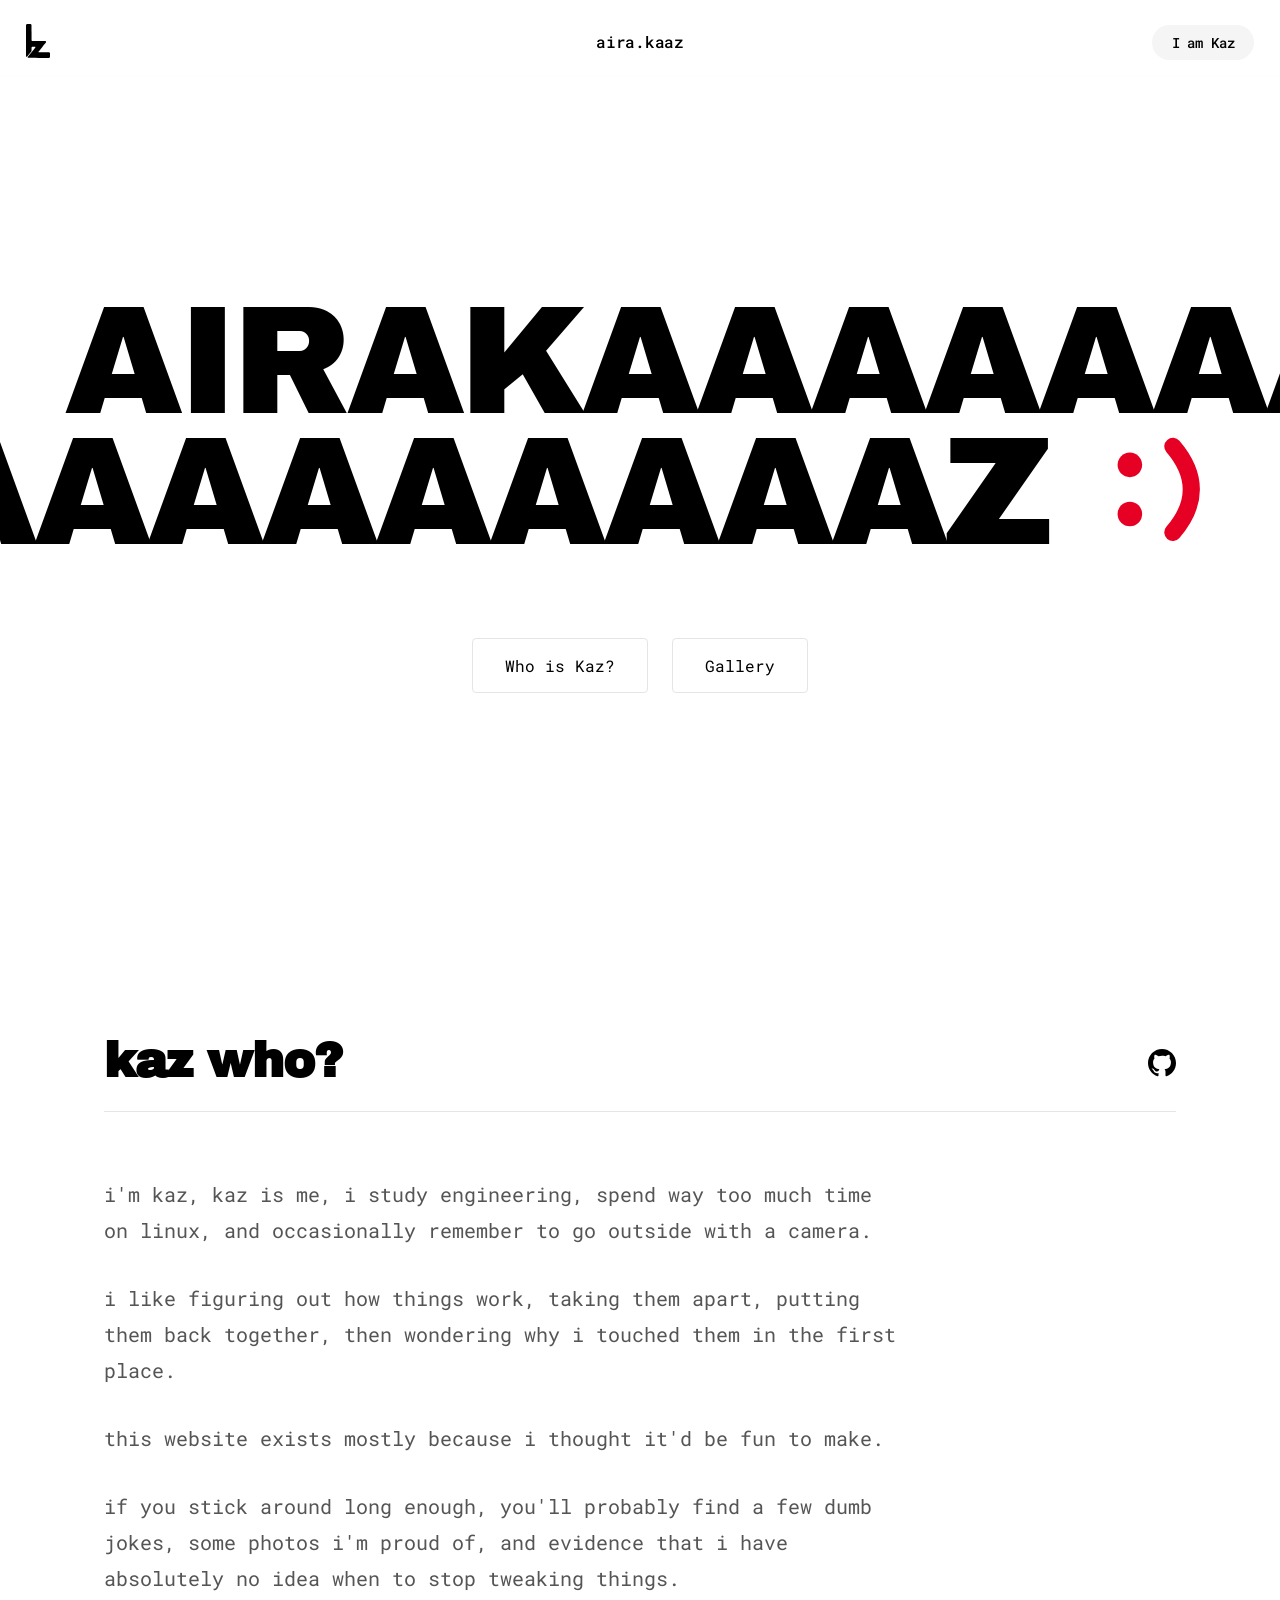
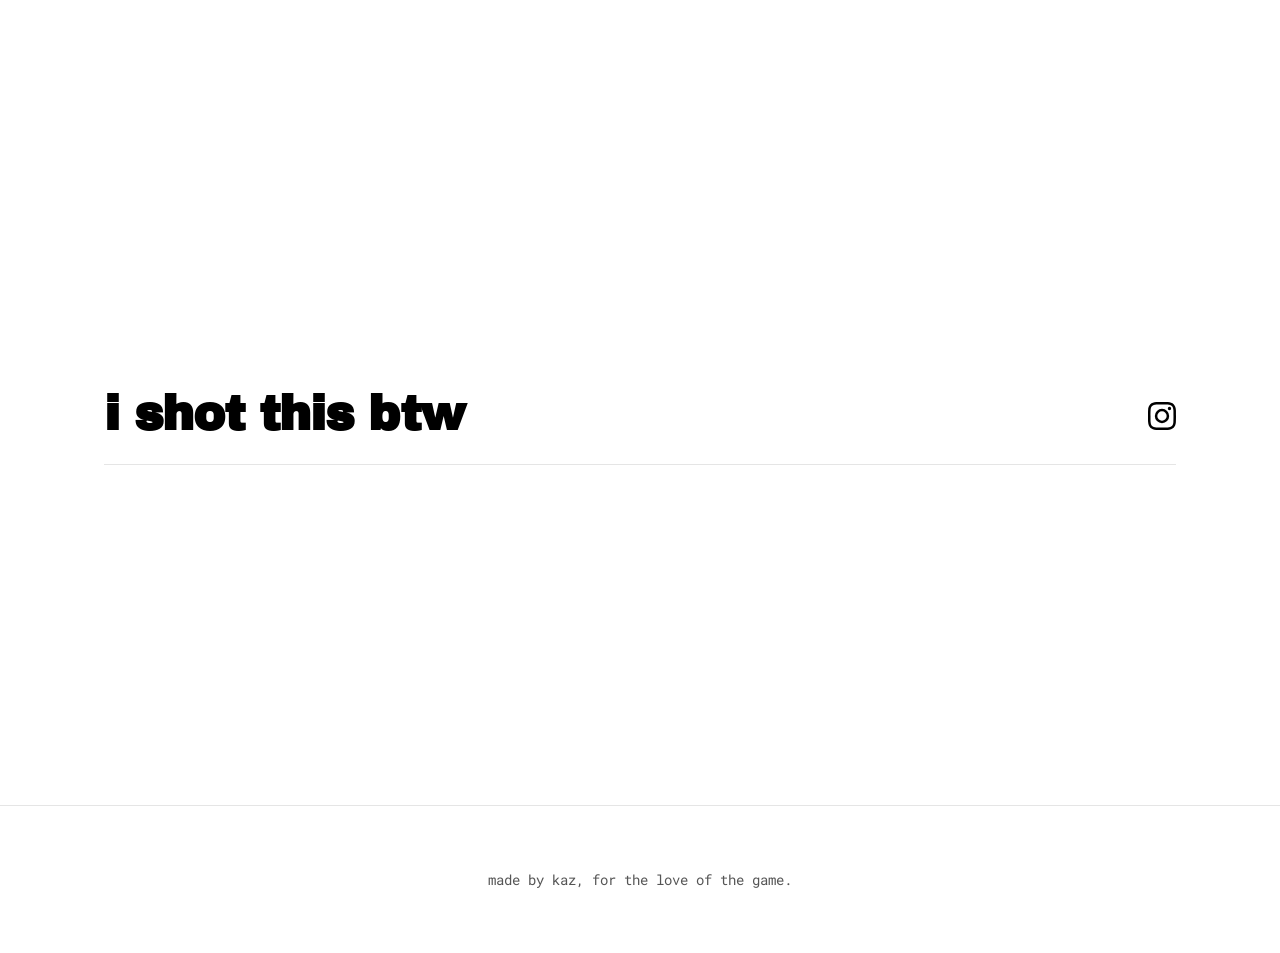
==== index.html @ 80397264 "initial commit" ====
<!doctype html>
<html lang="en">
    <head>
        <meta charset="UTF-8" />
        <meta name="viewport" content="width=device-width, initial-scale=1.0" />
        <title>airakaaz</title>
        <meta name="description" content="Aira's personal corner of the internet." />

        <!-- Favicon -->
        <link rel="icon" href="kaz.svg" type="image/svg+xml" />

        <!-- Fonts -->
        <link rel="preconnect" href="https://fonts.googleapis.com" />
        <link rel="preconnect" href="https://fonts.gstatic.com" crossorigin />
        <link
            href="https://fonts.googleapis.com/css2?family=Archivo+Black&family=Doto:wght@400;700&family=Roboto+Mono:wght@400;500;700&display=swap"
            rel="stylesheet"
        />

        <!-- Styles -->
        <link rel="stylesheet" href="style.css" />

        <!-- Prevent FOUC for theme (Best kept inline in head) -->
        <script>
            (function () {
                try {
                    var theme = localStorage.getItem("theme");
                    if (
                        theme === "dark" ||
                        (!theme && window.matchMedia("(prefers-color-scheme: dark)").matches)
                    ) {
                        document.documentElement.setAttribute("data-theme", "dark");
                    }
                } catch (e) {}
            })();
        </script>

        <!-- Main Script -->
        <script src="script.js" defer></script>
    </head>
    <body id="top">
        <!-- Header -->
        <header class="header">
            <div class="header-left">
                <button
                    id="logo-btn"
                    aria-label="Toggle Menu"
                    aria-expanded="false"
                    class="logo-btn"
                >
                    <img src="kaz.svg" alt="Aira Logo" class="logo-img" />
                </button>

                <!-- Menu Dropdown -->
                <div id="menu-dropdown" class="menu-dropdown" hidden>
                    <div id="menu-list-normal">
                        <button id="theme-toggle" class="menu-item">
                            <svg class="theme-icon-light" xmlns="http://www.w3.org/2000/svg" viewBox="0 0 24 24" fill="none" stroke="currentColor" stroke-width="2" stroke-linecap="round" stroke-linejoin="round" style="display: none">
                                <circle cx="12" cy="12" r="5"></circle>
                                <line x1="12" y1="1" x2="12" y2="3"></line>
                                <line x1="12" y1="21" x2="12" y2="23"></line>
                                <line x1="4.22" y1="4.22" x2="5.64" y2="5.64"></line>
                                <line x1="18.36" y1="18.36" x2="19.78" y2="19.78"></line>
                                <line x1="1" y1="12" x2="3" y2="12"></line>
                                <line x1="21" y1="12" x2="23" y2="12"></line>
                                <line x1="4.22" y1="19.78" x2="5.64" y2="18.36"></line>
                                <line x1="18.36" y1="5.64" x2="19.78" y2="4.22"></line>
                            </svg>
                            <svg class="theme-icon-dark" xmlns="http://www.w3.org/2000/svg" viewBox="0 0 24 24" fill="none" stroke="currentColor" stroke-width="2" stroke-linecap="round" stroke-linejoin="round">
                                <path d="M21 12.79A9 9 0 1 1 11.21 3 7 7 0 0 0 21 12.79z"></path>
                            </svg>
                            <span id="theme-text">my eyes hurt</span>
                        </button>
                        <hr class="menu-divider" />
                        <a href="mailto:kizo.aria@protonmail.com" class="menu-item">
                            <svg xmlns="http://www.w3.org/2000/svg" viewBox="0 0 24 24" fill="none" stroke="currentColor" stroke-width="2" stroke-linecap="round" stroke-linejoin="round">
                                <path d="M4 4h16c1.1 0 2 .9 2 2v12c0 1.1-.9 2-2 2H4c-1.1 0-2-.9-2-2V6c0-1.1.9-2 2-2z"></path>
                                <polyline points="22,6 12,13 2,6"></polyline>
                            </svg>
                            contact kaz
                        </a>
                        <hr class="menu-divider" />
                        <a href="#top" class="menu-item nav-link">
                            <svg xmlns="http://www.w3.org/2000/svg" viewBox="0 0 24 24" fill="none" stroke="currentColor" stroke-width="2" stroke-linecap="round" stroke-linejoin="round">
                                <line x1="12" y1="19" x2="12" y2="5"></line>
                                <polyline points="5,12 12,5 19,12"></polyline>
                            </svg>
                            back to top
                        </a>
                        <a href="#kaz-who" class="menu-item nav-link">
                            <svg xmlns="http://www.w3.org/2000/svg" viewBox="0 0 24 24" fill="none" stroke="currentColor" stroke-width="2" stroke-linecap="round" stroke-linejoin="round">
                                <path d="M20 21v-2a4 4 0 0 0-4-4H8a4 4 0 0 0-4 4v2"></path>
                                <circle cx="12" cy="7" r="4"></circle>
                            </svg>
                            kaz who?
                        </a>
                        <a href="#gallery" class="menu-item nav-link">
                            <svg xmlns="http://www.w3.org/2000/svg" viewBox="0 0 24 24" fill="none" stroke="currentColor" stroke-width="2" stroke-linecap="round" stroke-linejoin="round">
                                <path d="M23 19a2 2 0 0 1-2 2H3a2 2 0 0 1-2-2V8a2 2 0 0 1 2-2h4l2-3h6l2 3h4a2 2 0 0 1 2 2z"></path>
                                <circle cx="12" cy="13" r="4"></circle>
                            </svg>
                            gallery
                        </a>
                    </div>
                    <div id="menu-list-egg" class="menu-egg" hidden>
                        this is not a fridge dude
                    </div>
                </div>
            </div>

            <div class="header-center">aira.kaaz</div>
            <div class="header-right">
                <a href="prove-it.html" class="chip">I am Kaz</a>
            </div>
        </header>

        <main>
            <!-- Hero Section -->
            <section class="hero">
                <div class="hero-title-container" aria-label="AIRAKAAZ :)">
                    <div class="hero-line1-wrapper" aria-hidden="true">
                        <div class="hero-line1">
                            AIRAKAAAAAAAAAAAAAAAAAAAAAAAAAAAAAAAAAAAAAAAAAAAAAAAAAAAAAAAAAAAAAAAAAAAAAAAAAAAAAAAAAAAAAAAAAAAAAAAAAAAAAAAA
                        </div>
                    </div>
                    <div class="hero-line2-wrapper" aria-hidden="true">
                        <div class="hero-line2">
                            AAAAAAAAAAAAAAAAAAAAAAAAAAAAAAAAAAAAAAAAAAAAAAAAAAAAAAAAAAAAAAAAAAAAAAAAAAAAAAAAAAAAAAAAAAAAAAAAAAAAAAAAZ
                            <!-- The Better Wink -->
                            <svg id="smiley-svg" viewBox="0 0 100 100">
                                <circle class="eye-top" cx="30" cy="30" r="10" fill="currentColor" />
                                <circle class="eye-bot" cx="30" cy="70" r="10" fill="currentColor" />
                                <path d="M 65 15 Q 95 50 65 85" stroke="currentColor" stroke-width="14" stroke-linecap="round" fill="none" />
                            </svg>
                        </div>
                    </div>
                </div>
                <div class="hero-buttons">
                    <a href="#kaz-who" class="btn">Who is Kaz?</a>
                    <a href="#gallery" class="btn">Gallery</a>
                </div>
            </section>

            <!-- Kaz Who Section -->
            <section id="kaz-who" class="section-container kaz-who">
                <div class="section-header">
                    <h2>kaz who?</h2>
                    <a href="https://github.com/airakaaz" target="_blank" rel="noopener noreferrer" aria-label="GitHub">
                        <svg viewBox="0 0 24 24" width="28" height="28" fill="currentColor">
                            <path d="M12 0C5.374 0 0 5.373 0 12c0 5.302 3.438 9.8 8.207 11.387.6.113.793-.261.793-.577v-2.234c-3.338.726-4.033-1.416-4.033-1.416-.546-1.387-1.333-1.756-1.333-1.756-1.089-.745.083-.729.083-.729 1.205.084 1.839 1.237 1.839 1.237 1.07 1.834 2.807 1.304 3.492.997.107-.775.418-1.305.762-1.604-2.665-.305-5.467-1.334-5.467-5.931 0-1.311.469-2.381 1.236-3.221-.124-.303-.535-1.524.117-3.176 0 0 1.008-.322 3.301 1.23A11.509 11.509 0 0112 5.803c1.02.005 2.047.138 3.006.404 2.291-1.552 3.297-1.23 3.297-1.23.653 1.653.242 2.874.118 3.176.77.84 1.235 1.911 1.235 3.221 0 4.609-2.807 5.624-5.479 5.921.43.372.823 1.102.823 2.222v3.293c0 .319.192.694.801.576C20.566 21.797 24 17.3 24 12c0-6.627-5.373-12-12-12z"/>
                        </svg>
                    </a>
                </div>
                <div>
                    <p>i'm kaz, kaz is me, i study engineering, spend way too much time on linux, and occasionally remember to go outside with a camera.</p>
                    <p>i like figuring out how things work, taking them apart, putting them back together, then wondering why i touched them in the first place.</p>
                    <p>this website exists mostly because i thought it'd be fun to make.</p>
                    <p>if you stick around long enough, you'll probably find a few dumb jokes, some photos i'm proud of, and evidence that i have absolutely no idea when to stop tweaking things.</p>
                </div>
            </section>

            <!-- Gallery Section -->
            <section id="gallery" class="gallery-section">
                <div class="section-container" style="padding-bottom: 2rem">
                    <div class="section-header">
                        <h2>i shot this btw</h2>
                        <a href="https://instagram.com/kizo_aria" target="_blank" rel="noopener noreferrer" aria-label="Instagram">
                            <svg viewBox="0 0 24 24" width="28" height="28" fill="currentColor">
                                <path d="M12 2.163c3.204 0 3.584.012 4.85.07 3.252.148 4.771 1.691 4.919 4.919.058 1.265.069 1.645.069 4.849 0 3.205-.012 3.584-.069 4.849-.149 3.225-1.664 4.771-4.919 4.919-1.266.058-1.644.07-4.85.07-3.204 0-3.584-.012-4.849-.07-3.26-.149-4.771-1.699-4.919-4.92-.058-1.265-.07-1.644-.07-4.849 0-3.204.013-3.583.07-4.849.149-3.227 1.664-4.771 4.919-4.919 1.266-.057 1.645-.069 4.849-.069zM12 0C8.741 0 8.333.014 7.053.072 2.695.272.273 2.69.073 7.052.014 8.333 0 8.741 0 12c0 3.259.014 3.668.072 4.948.2 4.358 2.618 6.78 6.98 6.98C8.333 23.986 8.741 24 12 24c3.259 0 3.668-.014 4.948-.072 4.354-.2 6.782-2.618 6.979-6.98.059-1.28.073-1.689.073-4.948 0-3.259-.014-3.667-.072-4.947-.196-4.354-2.617-6.78-6.979-6.98C15.668.014 15.259 0 12 0zm0 5.838a6.162 6.162 0 100 12.324 6.162 6.162 0 000-12.324zM12 16a4 4 0 110-8 4 4 0 010 8zm6.406-11.845a1.44 1.44 0 100 2.881 1.44 1.44 0 000-2.881z"/>
                            </svg>
                        </a>
                    </div>
                </div>

                <div class="carousel-container" aria-label="Gallery Carousel" tabindex="0">
                    <div class="carousel-track" id="carousel-track">
                        <!-- Populated dynamically via JS -->
                    </div>
                </div>
            </section>

            <footer class="footer">
                made by kaz, for the love of the game.
            </footer>
        </main>

        <!-- LIGHTBOX -->
        <div id="lightbox" class="lightbox" hidden>
            <button id="lightbox-close" aria-label="Close">
                <svg xmlns="http://www.w3.org/2000/svg" width="36" height="36" viewBox="0 0 24 24" fill="none" stroke="currentColor" stroke-width="2" stroke-linecap="round" stroke-linejoin="round">
                    <line x1="18" y1="6" x2="6" y2="18"></line>
                    <line x1="6" y1="6" x2="18" y2="18"></line>
                </svg>
            </button>
            <img id="lightbox-img" src="" alt="Enlarged gallery photo" />
        </div>
    </body>
</html>
---- style.css ----
:root {
    /* Light Theme */
    --bg: #ffffff;
    --fg: #000000;
    --text-sec: #555555;
    --border: #e5e5e5;
    --accent: #e60023; /* Vibrant Crimson */
    --gray-100: #f5f5f5;
    --gray-300: #e0e0e0;
    --gray-800: #424242;
    --overlay: rgba(255, 255, 255, 0.75);

    /* Typography */
    --font-ui: "Roboto Mono", monospace;
    --font-deco: "Doto", monospace;
    --font-heavy: "Archivo Black", sans-serif;
}

[data-theme="dark"] {
    /* Dark Theme */
    --bg: #0a0a0a;
    --fg: #ffffff;
    --text-sec: #aaaaaa;
    --border: #222222;
    --accent: #ff2a3d; /* Vibrant Crimson for Dark Mode */
    --gray-100: #1a1a1a;
    --gray-300: #333333;
    --gray-800: #bdbdbd;
    --overlay: rgba(10, 10, 10, 0.75);
}

/* Reset & Base */
* {
    box-sizing: border-box;
    margin: 0;
    padding: 0;
}

@media (prefers-reduced-motion: no-preference) {
    html {
        scroll-behavior: smooth;
    }
}
@media (prefers-reduced-motion: reduce) {
    html {
        scroll-behavior: auto;
    }
    * {
        animation-duration: 0.01ms !important;
        transition-duration: 0.01ms !important;
    }
}

body {
    font-family: var(--font-ui);
    color: var(--fg);
    background: var(--bg);
    transition:
        background-color 0.2s ease,
        color 0.2s ease;
    overflow-x: hidden;
    -webkit-font-smoothing: antialiased;
    -moz-osx-font-smoothing: grayscale;
}

::selection {
    background-color: var(--accent);
    color: #ffffff;
}

::-webkit-scrollbar {
    width: 6px;
    height: 6px;
}
::-webkit-scrollbar-track {
    background: transparent;
}
::-webkit-scrollbar-thumb {
    background: var(--gray-300);
    border-radius: 10px;
}
[data-theme="dark"] ::-webkit-scrollbar-thumb {
    background: var(--gray-800);
}

a {
    color: inherit;
    text-decoration: none;
    transition: color 0.2s ease;
}
a:hover,
a:focus-visible {
    color: var(--accent);
    outline: none;
}
:focus-visible {
    outline: 2px solid var(--accent);
    outline-offset: 4px;
}

.accent {
    color: var(--accent);
}
.doto-text {
    font-family: var(--font-deco);
}

/* Header */
.header {
    display: grid;
    grid-template-columns: 1fr auto 1fr;
    align-items: center;
    padding: 1.5rem 2vw;
    position: fixed;
    top: 0;
    left: 0;
    right: 0;
    z-index: 80;
    background: linear-gradient(to bottom, var(--bg) 60%, transparent);
}

.header-left {
    position: relative;
    display: flex;
    align-items: center;
}
.logo-btn {
    background: none;
    border: none;
    cursor: pointer;
    padding: 0;
    display: flex;
    align-items: center;
    transition: opacity 0.2s ease;
}
.logo-btn:hover {
    opacity: 0.7;
}

.logo-img {
    height: 34px;
    width: auto;
    object-fit: contain;
    pointer-events: none;
}

[data-theme="dark"] .logo-img {
    filter: invert(1);
}

.header-center {
    font-weight: 500;
    letter-spacing: -0.02em;
}
.header-right {
    justify-self: end;
}
.chip {
    background: var(--gray-100);
    color: var(--fg);
    padding: 0.5rem 1.25rem;
    border-radius: 99px;
    font-size: 0.875rem;
    font-weight: 500;
    letter-spacing: -0.01em;
    transition:
        background 0.2s,
        color 0.2s;
}
.chip:hover {
    background: var(--gray-300);
}

/* Menu Dropdown */
.menu-dropdown {
    position: absolute;
    top: calc(100% + 1rem);
    left: 2vw;
    background: var(--bg);
    border: 1px solid var(--border);
    border-radius: 6px;
    box-shadow: 0 8px 30px rgba(0, 0, 0, 0.08);
    padding: 0.5rem;
    min-width: 220px;
    z-index: 90;
    opacity: 0;
    visibility: hidden;
    transform: translateY(-10px);
    transition:
        opacity 0.2s ease,
        visibility 0.2s ease,
        transform 0.2s ease;
}
[data-theme="dark"] .menu-dropdown {
    box-shadow: 0 8px 30px rgba(0, 0, 0, 0.6);
}
.menu-dropdown.open {
    opacity: 1;
    visibility: visible;
    transform: translateY(0);
}
.menu-item {
    display: flex;
    align-items: center;
    gap: 1rem;
    width: 100%;
    padding: 0.75rem 1rem;
    background: none;
    border: none;
    color: var(--fg);
    font-family: var(--font-ui);
    font-size: 0.9rem;
    text-align: left;
    cursor: pointer;
    border-radius: 4px;
    transition:
        background 0.2s,
        color 0.2s;
}
.menu-item:hover,
.menu-item:focus-visible {
    background: var(--gray-100);
    color: var(--accent);
}
.menu-item svg {
    width: 18px;
    height: 18px;
    color: var(--text-sec);
    transition: color 0.2s;
}
.menu-item:hover svg {
    color: var(--accent);
}
.menu-divider {
    height: 1px;
    background: var(--border);
    border: none;
    margin: 0.5rem;
}
.menu-egg {
    padding: 2rem 1rem;
    text-align: center;
    font-family: var(--font-deco);
    font-size: 1.1rem;
    color: var(--fg);
}

/* Hero */
.hero {
    height: 100vh;
    display: flex;
    flex-direction: column;
    justify-content: center;
    position: relative;
    padding-top: 10vh;
}

.hero-title-container {
    font-family: var(--font-heavy);
    font-size: clamp(3.5rem, 12vw, 15rem);
    line-height: 0.85;
    letter-spacing: -0.04em;
    user-select: none;
    margin-bottom: 3rem;
    display: flex;
    flex-direction: column;
    width: 100vw;
}
.hero-line1-wrapper {
    width: 100vw;
    overflow: hidden;
    padding-left: 5vw;
}
.hero-line1 {
    white-space: nowrap;
    display: inline-block;
}
.hero-line2-wrapper {
    width: 100vw;
    overflow: hidden;
    direction: rtl;
    padding-right: 5vw;
}
.hero-line2 {
    direction: ltr;
    white-space: nowrap;
    display: inline-block;
}

/* Better Wink SVG Integration */
#smiley-svg {
    vertical-align: -0.05em;
    cursor: pointer;
    color: var(--accent);
    width: 0.8em;
    height: 0.8em;
    transition: transform 0.3s cubic-bezier(0.34, 1.56, 0.64, 1);
}
#smiley-svg.winking {
    transform: rotate(15deg) scale(1.1);
}
.eye-bot {
    transition: transform 0.2s ease-in-out;
    transform-origin: 30px 55px;
}
#smiley-svg.winking .eye-bot {
    transform: scaleX(0.1) scaleY(1.4);
}

.hero-buttons {
    display: flex;
    gap: 1.5rem;
    justify-content: center;
    margin-top: 2rem;
    position: relative;
    z-index: 10;
}
.btn {
    padding: 1rem 2rem;
    border: 1px solid var(--border);
    border-radius: 4px;
    font-size: 1rem;
    background: transparent;
    cursor: pointer;
    color: var(--fg);
    transition: all 0.2s ease;
}
.btn:hover {
    border-color: var(--accent);
    color: var(--accent);
}

/* Sections */
.section-container {
    padding: 15vh 5vw;
    max-width: 1200px;
    margin: 0 auto;
}
.section-header {
    display: flex;
    justify-content: space-between;
    align-items: baseline;
    margin-bottom: 4rem;
    border-bottom: 1px solid var(--border);
    padding-bottom: 1.5rem;
}
.section-header h2 {
    font-family: var(--font-heavy);
    font-size: clamp(2rem, 5vw, 3rem);
    letter-spacing: -0.02em;
}
.section-header a {
    color: var(--fg);
    display: flex;
}
.section-header a:hover {
    color: var(--accent);
}

.kaz-who p {
    font-size: 1.25rem;
    line-height: 1.8;
    max-width: 800px;
    margin-bottom: 2rem;
    color: var(--text-sec);
}

/* Gallery */
.gallery-section {
    padding-top: 10vh;
    padding-bottom: 15vh;
}
.carousel-container {
    width: 100vw;
    margin-left: calc(-50vw + 50%);
    overflow-x: auto;
    scroll-behavior: auto;
    cursor: grab;
}
.carousel-container:active {
    cursor: grabbing;
}
.carousel-container::-webkit-scrollbar {
    display: none;
}
.carousel-track {
    display: flex;
    width: max-content;
    padding: 2rem 5vw;
}
.gallery-group {
    display: flex;
    gap: 2vw;
    padding-right: 2vw;
}
.gallery-img {
    height: 45vh;
    width: auto;
    object-fit: cover;
    border-radius: 2px;
    user-select: none;
    -webkit-user-drag: none;
    transition:
        transform 0.25s cubic-bezier(0.2, 0, 0.2, 1),
        box-shadow 0.25s cubic-bezier(0.2, 0, 0.2, 1);
}
.gallery-img:hover {
    transform: translateY(-4px) scale(1.01);
    box-shadow: 0 12px 24px rgba(0, 0, 0, 0.08);
    cursor: pointer;
}
[data-theme="dark"] .gallery-img:hover {
    box-shadow: 0 12px 24px rgba(0, 0, 0, 0.6);
}

/* Lightbox */
.lightbox {
    position: fixed;
    top: 0;
    left: 0;
    right: 0;
    bottom: 0;
    z-index: 1000;
    background: var(--overlay);
    backdrop-filter: blur(8px) brightness(0.8);
    -webkit-backdrop-filter: blur(8px) brightness(0.8);
    display: flex;
    justify-content: center;
    align-items: center;
    opacity: 1;
    transition: opacity 0.2s ease;
}
.lightbox[hidden] {
    display: none;
    opacity: 0;
}
#lightbox-img {
    max-width: 90vw;
    max-height: 90vh;
    object-fit: contain;
    box-shadow: 0 20px 50px rgba(0, 0, 0, 0.15);
    user-select: none;
}
#lightbox-close {
    position: absolute;
    top: 2rem;
    right: 2rem;
    background: transparent;
    border: none;
    color: var(--fg);
    font-size: 2.5rem;
    line-height: 1;
    cursor: pointer;
    z-index: 1001;
    transition: color 0.2s;
}
#lightbox-close:hover {
    color: var(--accent);
}

/* Footer */
.footer {
    text-align: center;
    padding: 4rem 2rem;
    color: var(--text-sec);
    font-size: 0.875rem;
    border-top: 1px solid var(--border);
    margin-top: 5vh;
}
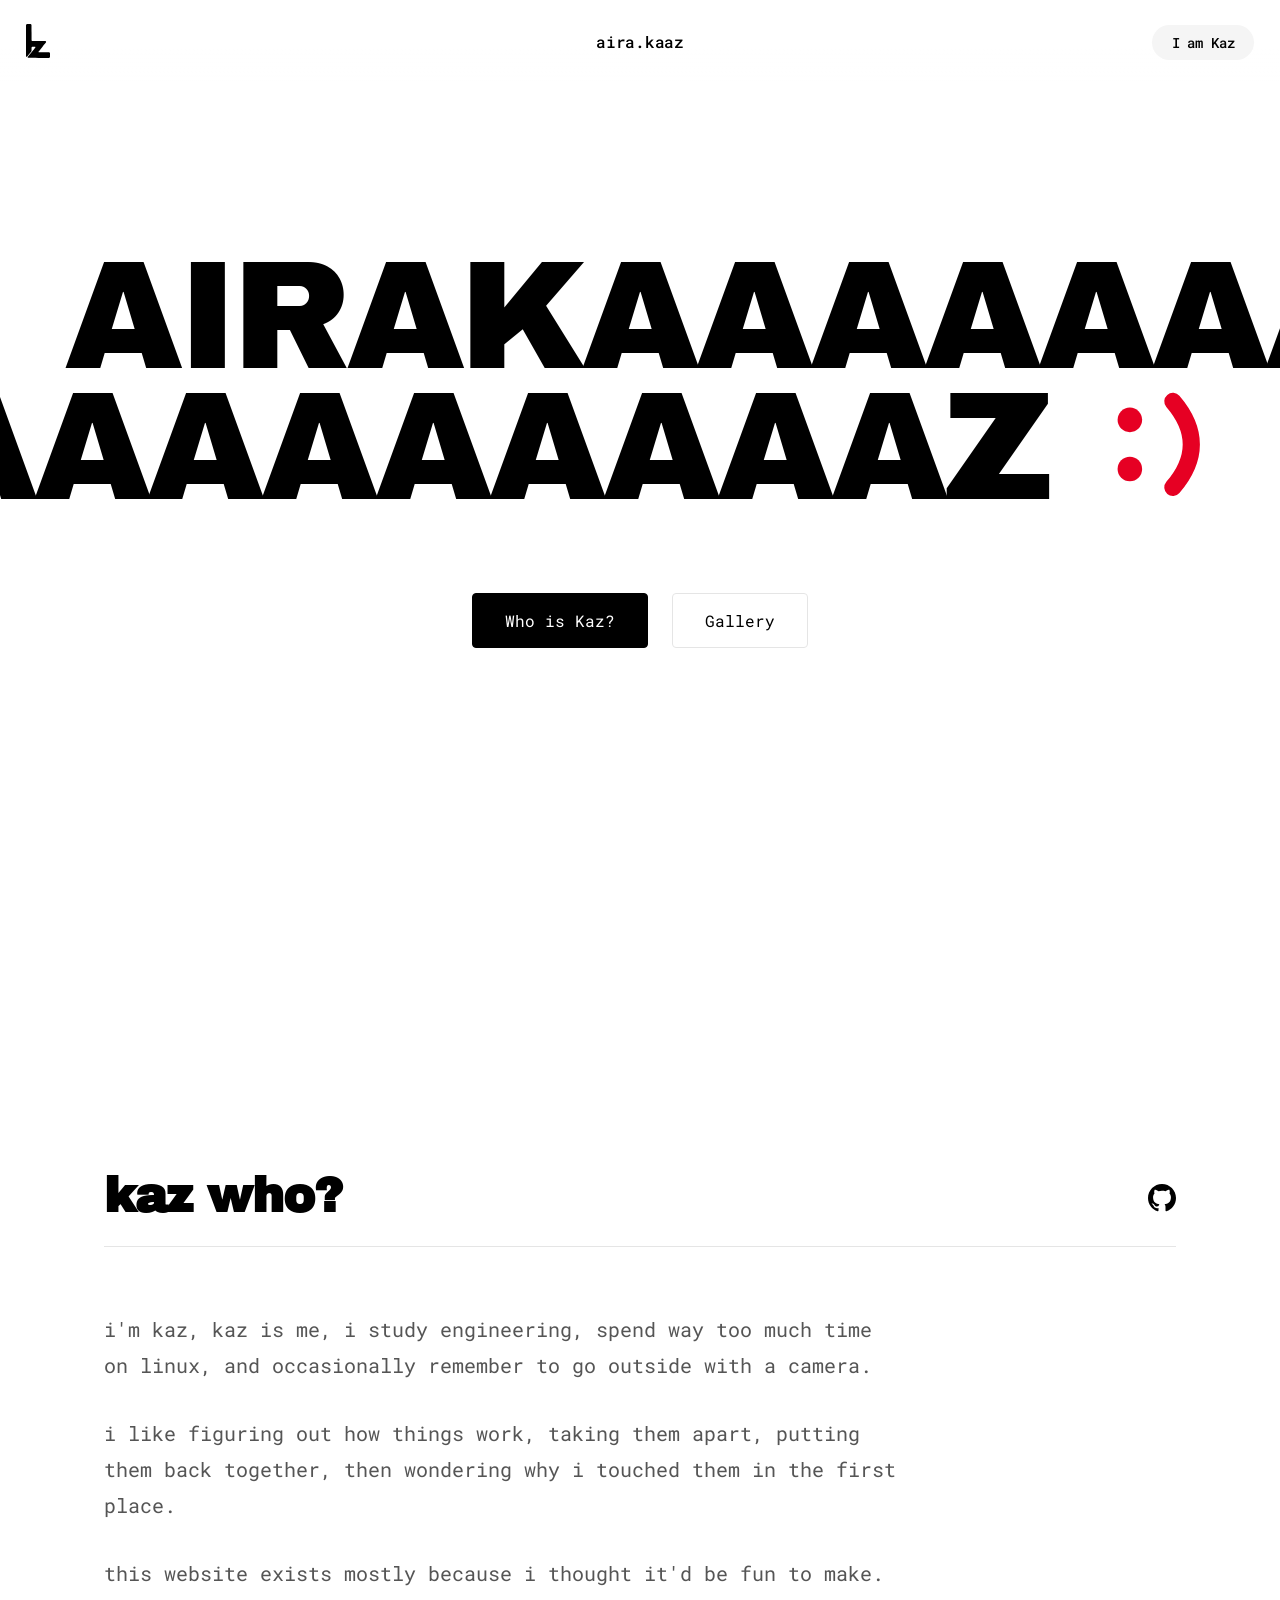
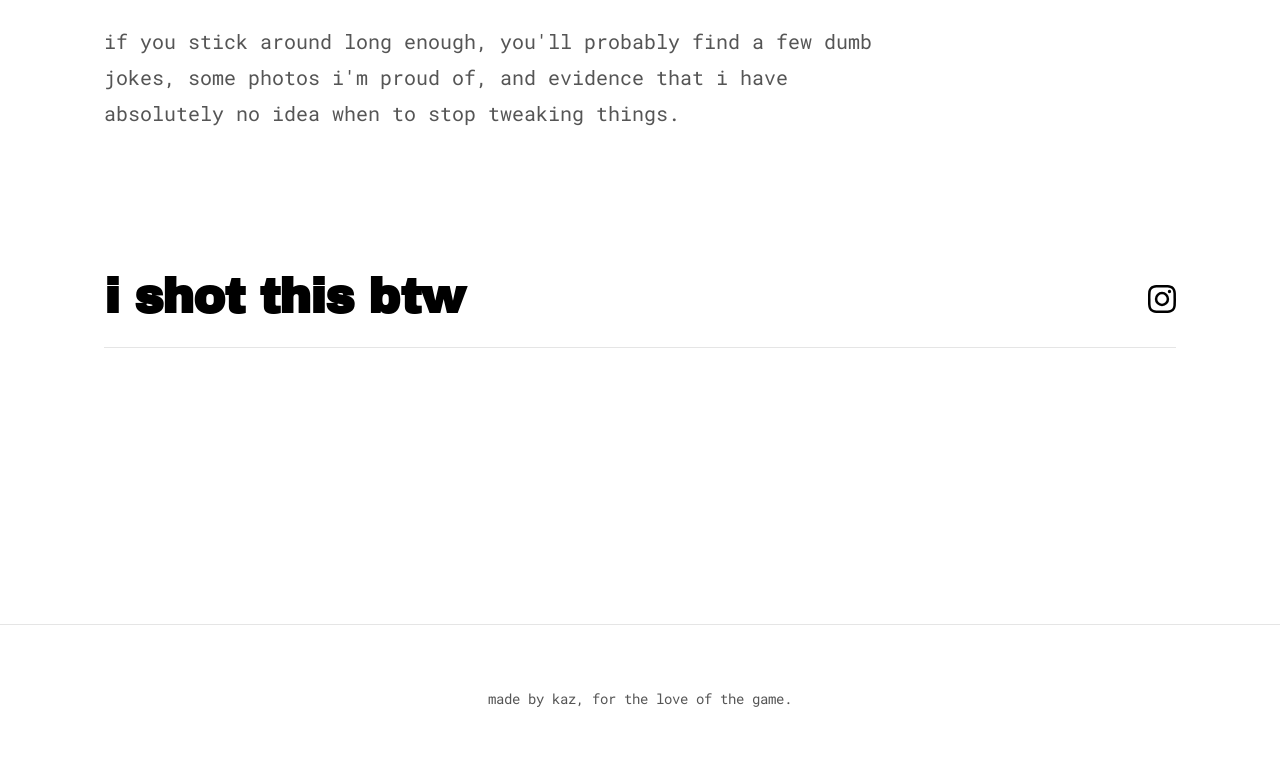
==== commit f7ea9838: "refine landing page interactions and spacing" ====
--- a/index.html
+++ b/index.html
@@ -13,7 +13,7 @@
         <link rel="preconnect" href="https://fonts.googleapis.com" />
         <link rel="preconnect" href="https://fonts.gstatic.com" crossorigin />
         <link
-            href="https://fonts.googleapis.com/css2?family=Archivo+Black&family=Doto:wght@400;700&family=Roboto+Mono:wght@400;500;700&display=swap"
+            href="https://fonts.googleapis.com/css2?family=Archivo+Black&family=Bungee&family=Roboto+Mono:wght@400;500;700&display=swap"
             rel="stylesheet"
         />
 
@@ -80,13 +80,15 @@
                             contact kaz
                         </a>
                         <hr class="menu-divider" />
-                        <a href="#top" class="menu-item nav-link">
-                            <svg xmlns="http://www.w3.org/2000/svg" viewBox="0 0 24 24" fill="none" stroke="currentColor" stroke-width="2" stroke-linecap="round" stroke-linejoin="round">
-                                <line x1="12" y1="19" x2="12" y2="5"></line>
-                                <polyline points="5,12 12,5 19,12"></polyline>
-                            </svg>
-                            back to top
-                        </a>
+                        <div id="back-to-top-item" hidden>
+                            <a href="#top" class="menu-item nav-link">
+                                <svg xmlns="http://www.w3.org/2000/svg" viewBox="0 0 24 24" fill="none" stroke="currentColor" stroke-width="2" stroke-linecap="round" stroke-linejoin="round">
+                                    <line x1="12" y1="19" x2="12" y2="5"></line>
+                                    <polyline points="5,12 12,5 19,12"></polyline>
+                                </svg>
+                                back to top
+                            </a>
+                        </div>
                         <a href="#kaz-who" class="menu-item nav-link">
                             <svg xmlns="http://www.w3.org/2000/svg" viewBox="0 0 24 24" fill="none" stroke="currentColor" stroke-width="2" stroke-linecap="round" stroke-linejoin="round">
                                 <path d="M20 21v-2a4 4 0 0 0-4-4H8a4 4 0 0 0-4 4v2"></path>
@@ -117,28 +119,30 @@
         <main>
             <!-- Hero Section -->
             <section class="hero">
+                <div class="hero-content">
                 <div class="hero-title-container" aria-label="AIRAKAAZ :)">
-                    <div class="hero-line1-wrapper" aria-hidden="true">
-                        <div class="hero-line1">
-                            AIRAKAAAAAAAAAAAAAAAAAAAAAAAAAAAAAAAAAAAAAAAAAAAAAAAAAAAAAAAAAAAAAAAAAAAAAAAAAAAAAAAAAAAAAAAAAAAAAAAAAAAAAAAA
-                        </div>
-                    </div>
-                    <div class="hero-line2-wrapper" aria-hidden="true">
-                        <div class="hero-line2">
-                            AAAAAAAAAAAAAAAAAAAAAAAAAAAAAAAAAAAAAAAAAAAAAAAAAAAAAAAAAAAAAAAAAAAAAAAAAAAAAAAAAAAAAAAAAAAAAAAAAAAAAAAAZ
-                            <!-- The Better Wink -->
-                            <svg id="smiley-svg" viewBox="0 0 100 100">
-                                <circle class="eye-top" cx="30" cy="30" r="10" fill="currentColor" />
-                                <circle class="eye-bot" cx="30" cy="70" r="10" fill="currentColor" />
-                                <path d="M 65 15 Q 95 50 65 85" stroke="currentColor" stroke-width="14" stroke-linecap="round" fill="none" />
-                            </svg>
-                        </div>
-                    </div>
-                </div>
-                <div class="hero-buttons">
-                    <a href="#kaz-who" class="btn">Who is Kaz?</a>
-                    <a href="#gallery" class="btn">Gallery</a>
-                </div>
+                <div class="hero-line1-wrapper" aria-hidden="true">
+                    <div class="hero-line1">
+                        AIRAKAAAAAAAAAAAAAAAAAAAAAAAAAAAAAAAAAAAAAAAAAAAAAAAAAAAAAAAAAAAAAAAAAAAAAAAAAAAAAAAAAAAAAAAAAAAAAAAAAAAAAAAA
+                    </div>
+                </div>
+                <div class="hero-line2-wrapper" aria-hidden="true">
+                    <div class="hero-line2">
+                        AAAAAAAAAAAAAAAAAAAAAAAAAAAAAAAAAAAAAAAAAAAAAAAAAAAAAAAAAAAAAAAAAAAAAAAAAAAAAAAAAAAAAAAAAAAAAAAAAAAAAAAAZ
+                        <!-- The Better Wink -->
+                        <svg id="smiley-svg" viewBox="0 0 100 100">
+                            <circle class="eye-top" cx="30" cy="30" r="10" fill="currentColor" />
+                            <circle class="eye-bot" cx="30" cy="70" r="10" fill="currentColor" />
+                            <path d="M 65 15 Q 95 50 65 85" stroke="currentColor" stroke-width="14" stroke-linecap="round" fill="none" />
+                        </svg>
+                    </div>
+                </div>
+            </div>
+            <div class="hero-buttons">
+                <a href="#kaz-who" class="btn">Who is Kaz?</a>
+                <a href="#gallery" class="btn">Gallery</a>
+            </div>
+            </div>
             </section>
 
             <!-- Kaz Who Section -->
--- a/style.css
+++ b/style.css
@@ -12,7 +12,7 @@
 
     /* Typography */
     --font-ui: "Roboto Mono", monospace;
-    --font-deco: "Doto", monospace;
+    --font-deco: "Bungee", sans-serif;
     --font-heavy: "Archivo Black", sans-serif;
 }
 
@@ -238,21 +238,32 @@
     margin: 0.5rem;
 }
 .menu-egg {
-    padding: 2rem 1rem;
+    padding: 1.5rem 1rem 1.75rem;
     text-align: center;
     font-family: var(--font-deco);
-    font-size: 1.1rem;
-    color: var(--fg);
+    font-size: 0.85rem;
+    line-height: 1.35;
+    letter-spacing: 0.02em;
+    color: #ffffff;
+    background: var(--accent);
+    border-radius: 4px;
+    transform: rotate(-2deg);
+    box-shadow: 4px 4px 0 var(--fg);
 }
 
 /* Hero */
 .hero {
+    height: 200vh;
+    position: relative;
+    padding-top: 0;
+}
+.hero-content {
+    position: sticky;
+    top: 0;
     height: 100vh;
     display: flex;
     flex-direction: column;
     justify-content: center;
-    position: relative;
-    padding-top: 10vh;
 }
 
 .hero-title-container {
@@ -311,8 +322,8 @@
     display: flex;
     gap: 1.5rem;
     justify-content: center;
+    position: relative;
     margin-top: 2rem;
-    position: relative;
     z-index: 10;
 }
 .btn {
@@ -325,9 +336,19 @@
     color: var(--fg);
     transition: all 0.2s ease;
 }
+.btn:first-child {
+    background: var(--fg);
+    border-color: var(--fg);
+    color: var(--bg);
+}
 .btn:hover {
     border-color: var(--accent);
     color: var(--accent);
+}
+.btn:first-child:hover {
+    background: var(--accent);
+    border-color: var(--accent);
+    color: #ffffff;
 }
 
 /* Sections */
@@ -364,11 +385,24 @@
     margin-bottom: 2rem;
     color: var(--text-sec);
 }
+.kaz-who {
+    padding-top: 30vh;
+    padding-bottom: 12vh;
+    margin-top: -100vh;
+    position: relative;
+    z-index: 1;
+}
 
 /* Gallery */
 .gallery-section {
-    padding-top: 10vh;
+    padding-top: 0;
     padding-bottom: 15vh;
+}
+.gallery-section > .section-container {
+    padding-top: 0;
+}
+.gallery-section .section-header {
+    margin-bottom: 1.5rem;
 }
 .carousel-container {
     width: 100vw;
@@ -386,7 +420,7 @@
 .carousel-track {
     display: flex;
     width: max-content;
-    padding: 2rem 5vw;
+    padding: 0.5rem 5vw 2rem;
 }
 .gallery-group {
     display: flex;
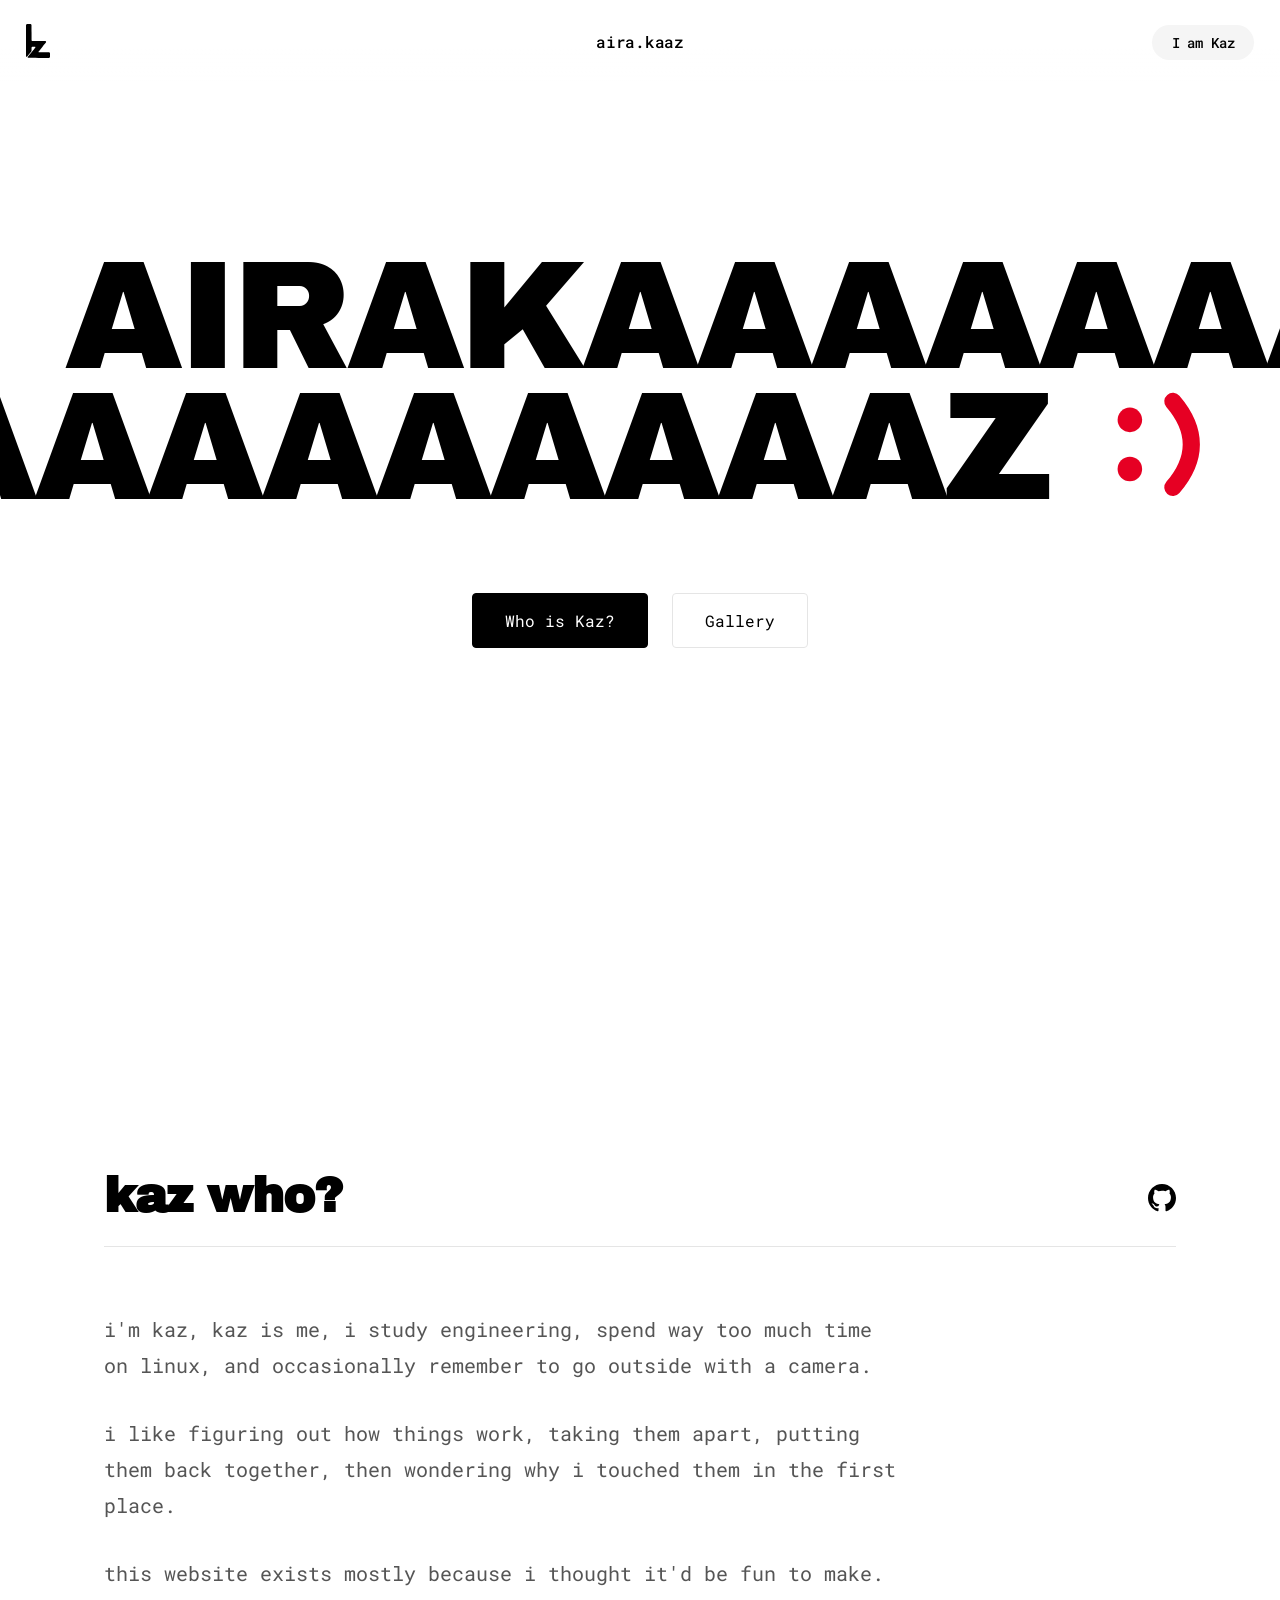
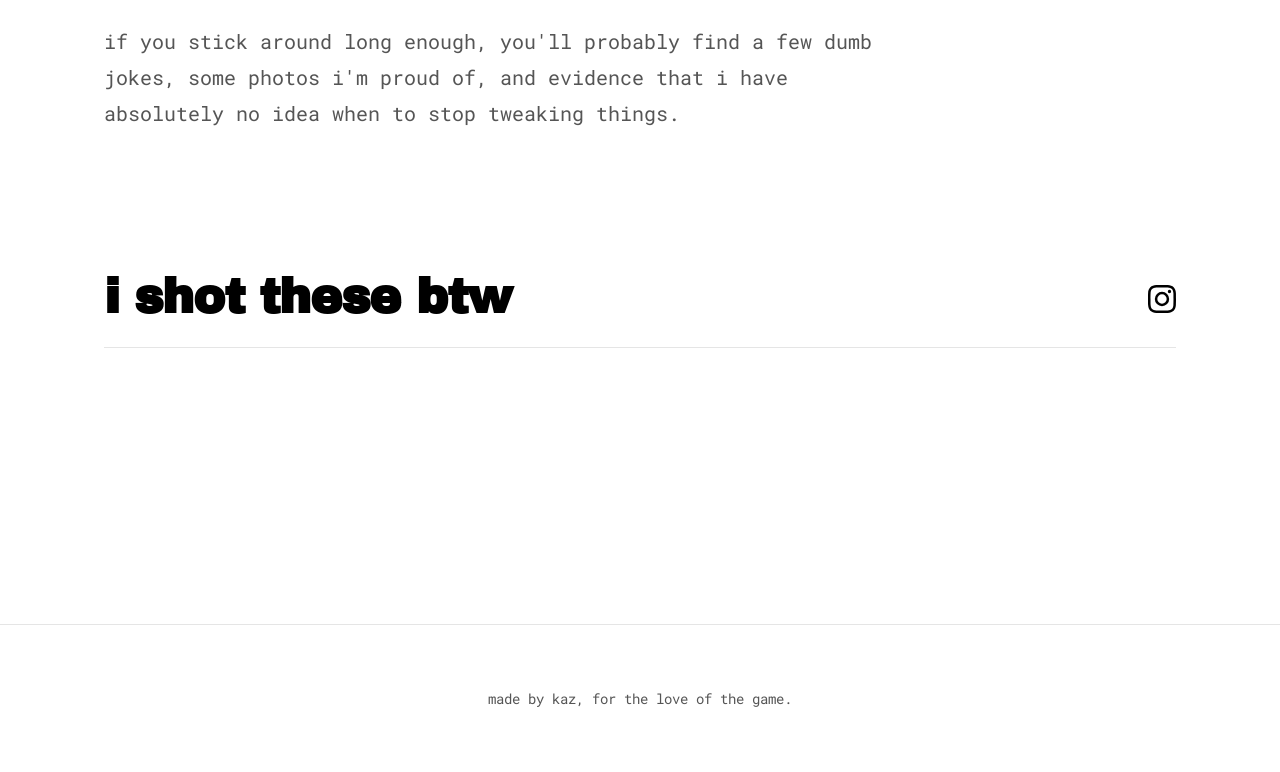
==== commit 5ecff763: "fix typo" ====
--- a/index.html
+++ b/index.html
@@ -167,7 +167,7 @@
             <section id="gallery" class="gallery-section">
                 <div class="section-container" style="padding-bottom: 2rem">
                     <div class="section-header">
-                        <h2>i shot this btw</h2>
+                        <h2>i shot these btw</h2>
                         <a href="https://instagram.com/kizo_aria" target="_blank" rel="noopener noreferrer" aria-label="Instagram">
                             <svg viewBox="0 0 24 24" width="28" height="28" fill="currentColor">
                                 <path d="M12 2.163c3.204 0 3.584.012 4.85.07 3.252.148 4.771 1.691 4.919 4.919.058 1.265.069 1.645.069 4.849 0 3.205-.012 3.584-.069 4.849-.149 3.225-1.664 4.771-4.919 4.919-1.266.058-1.644.07-4.85.07-3.204 0-3.584-.012-4.849-.07-3.26-.149-4.771-1.699-4.919-4.92-.058-1.265-.07-1.644-.07-4.849 0-3.204.013-3.583.07-4.849.149-3.227 1.664-4.771 4.919-4.919 1.266-.057 1.645-.069 4.849-.069zM12 0C8.741 0 8.333.014 7.053.072 2.695.272.273 2.69.073 7.052.014 8.333 0 8.741 0 12c0 3.259.014 3.668.072 4.948.2 4.358 2.618 6.78 6.98 6.98C8.333 23.986 8.741 24 12 24c3.259 0 3.668-.014 4.948-.072 4.354-.2 6.782-2.618 6.979-6.98.059-1.28.073-1.689.073-4.948 0-3.259-.014-3.667-.072-4.947-.196-4.354-2.617-6.78-6.979-6.98C15.668.014 15.259 0 12 0zm0 5.838a6.162 6.162 0 100 12.324 6.162 6.162 0 000-12.324zM12 16a4 4 0 110-8 4 4 0 010 8zm6.406-11.845a1.44 1.44 0 100 2.881 1.44 1.44 0 000-2.881z"/>
@@ -199,4 +199,4 @@
             <img id="lightbox-img" src="" alt="Enlarged gallery photo" />
         </div>
     </body>
-</html>+</html>
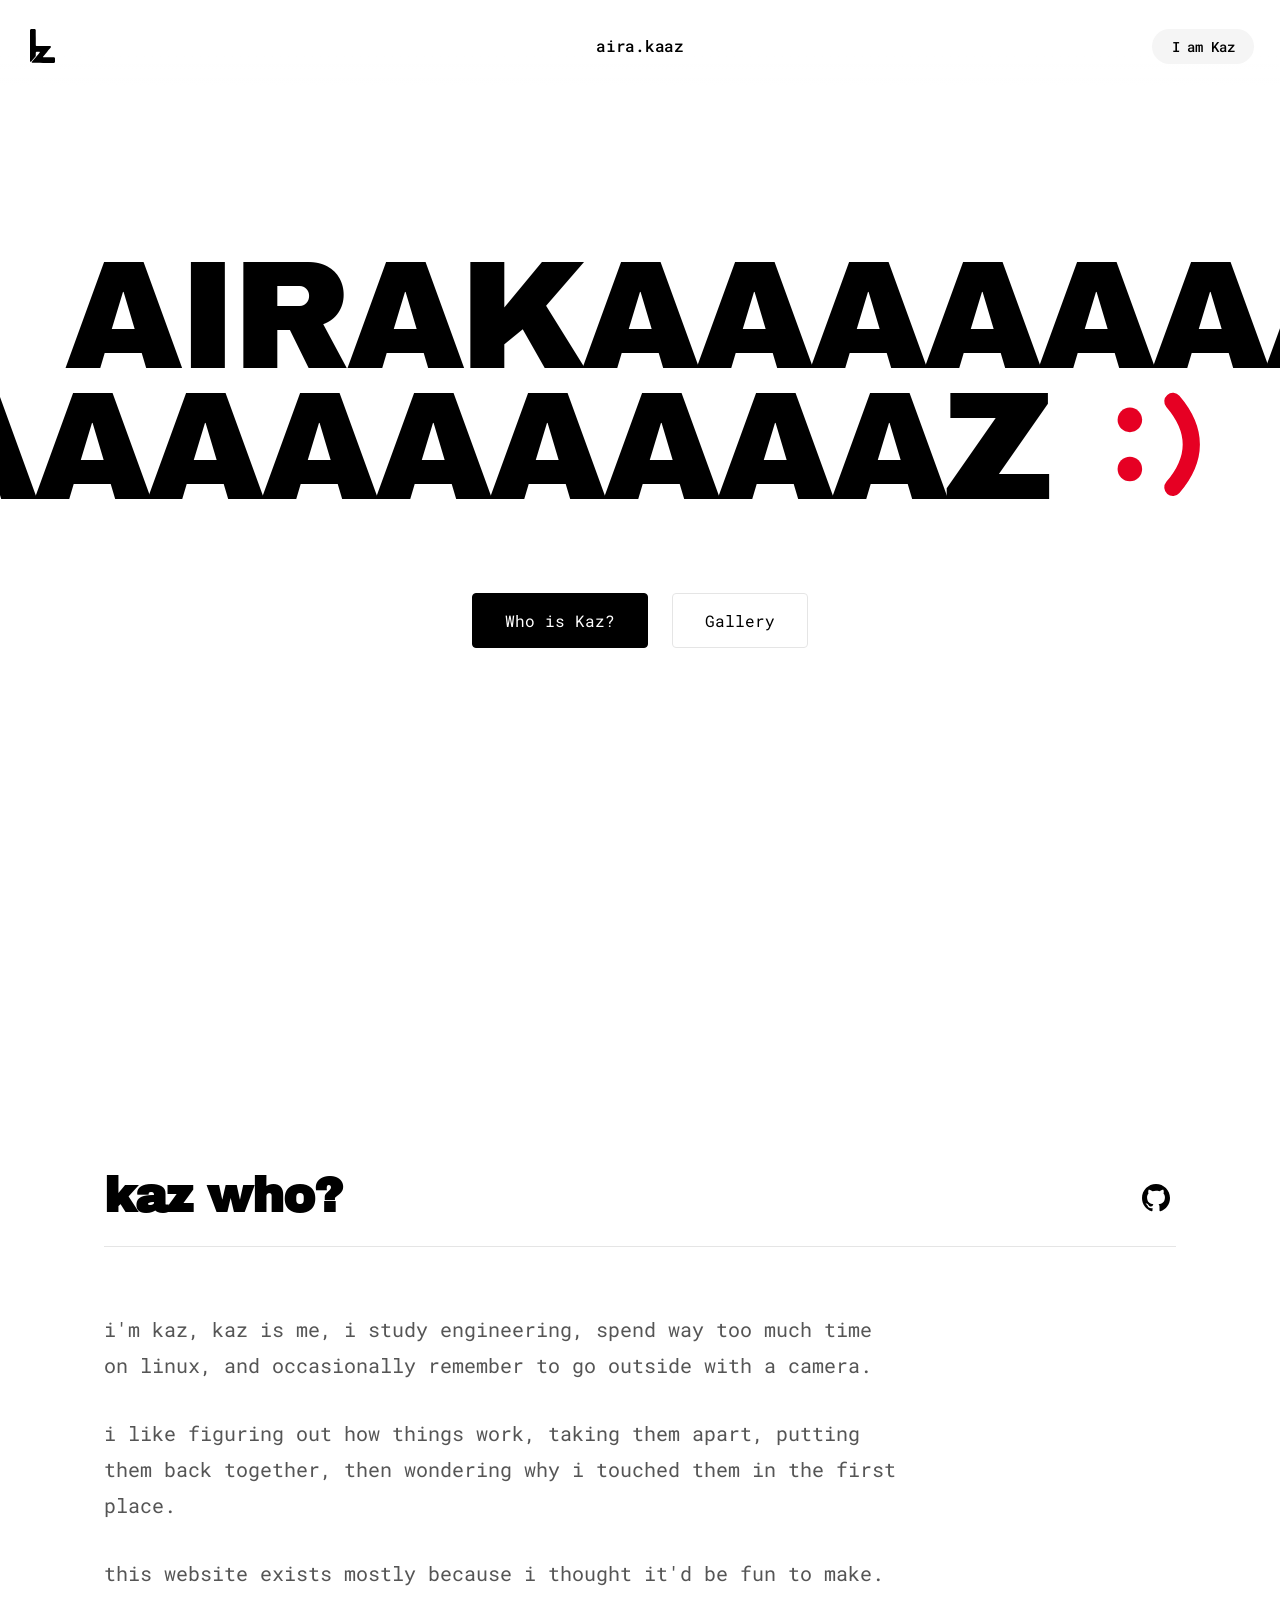
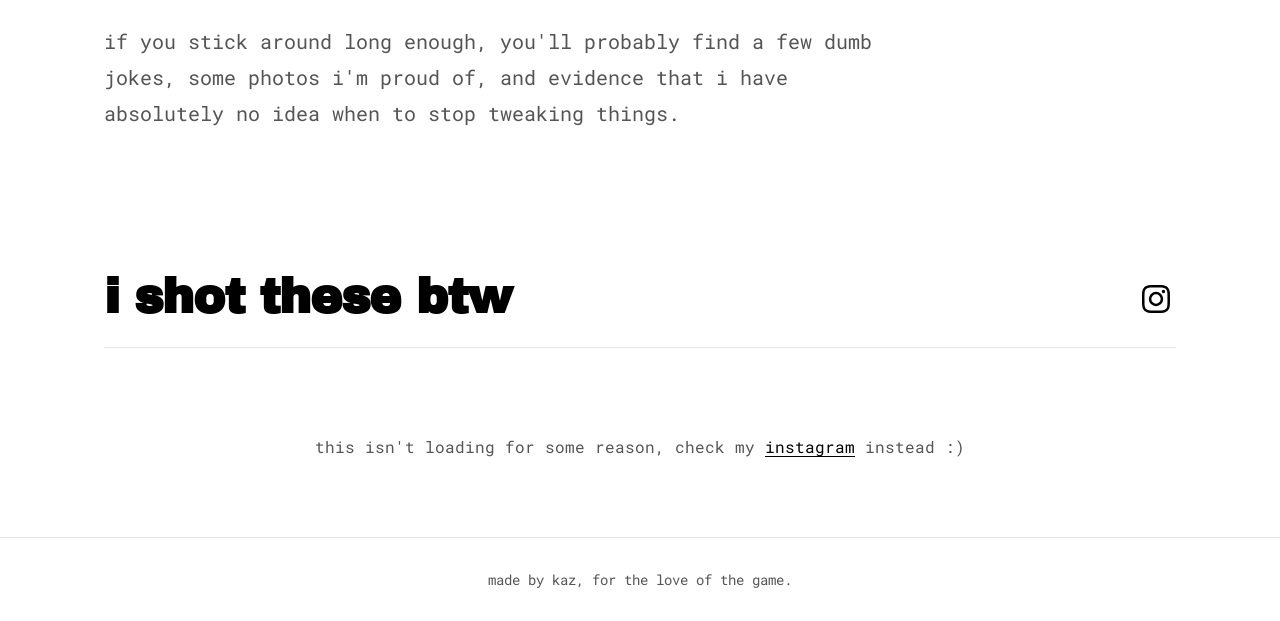
==== commit fa10ba54: "refine page interactions and accessibility" ====
--- a/index.html
+++ b/index.html
@@ -120,21 +120,24 @@
             <!-- Hero Section -->
             <section class="hero">
                 <div class="hero-content">
-                <div class="hero-title-container" aria-label="AIRAKAAZ :)">
+                <h1 class="visually-hidden">airakaaz</h1>
+                <div class="hero-title-container">
                 <div class="hero-line1-wrapper" aria-hidden="true">
                     <div class="hero-line1">
                         AIRAKAAAAAAAAAAAAAAAAAAAAAAAAAAAAAAAAAAAAAAAAAAAAAAAAAAAAAAAAAAAAAAAAAAAAAAAAAAAAAAAAAAAAAAAAAAAAAAAAAAAAAAAA
                     </div>
                 </div>
-                <div class="hero-line2-wrapper" aria-hidden="true">
+                <div class="hero-line2-wrapper">
                     <div class="hero-line2">
-                        AAAAAAAAAAAAAAAAAAAAAAAAAAAAAAAAAAAAAAAAAAAAAAAAAAAAAAAAAAAAAAAAAAAAAAAAAAAAAAAAAAAAAAAAAAAAAAAAAAAAAAAAZ
+                        <span aria-hidden="true">AAAAAAAAAAAAAAAAAAAAAAAAAAAAAAAAAAAAAAAAAAAAAAAAAAAAAAAAAAAAAAAAAAAAAAAAAAAAAAAAAAAAAAAAAAAAAAAAAAAAAAAZ</span>
                         <!-- The Better Wink -->
-                        <svg id="smiley-svg" viewBox="0 0 100 100">
+                        <button id="smiley-button" class="smiley-button" type="button" aria-label="Make Kaz wink">
+                            <svg id="smiley-svg" viewBox="0 0 100 100" aria-hidden="true">
                             <circle class="eye-top" cx="30" cy="30" r="10" fill="currentColor" />
                             <circle class="eye-bot" cx="30" cy="70" r="10" fill="currentColor" />
                             <path d="M 65 15 Q 95 50 65 85" stroke="currentColor" stroke-width="14" stroke-linecap="round" fill="none" />
-                        </svg>
+                            </svg>
+                        </button>
                     </div>
                 </div>
             </div>
@@ -165,7 +168,7 @@
 
             <!-- Gallery Section -->
             <section id="gallery" class="gallery-section">
-                <div class="section-container" style="padding-bottom: 2rem">
+                <div class="section-container" style="padding-bottom: 0">
                     <div class="section-header">
                         <h2>i shot these btw</h2>
                         <a href="https://instagram.com/kizo_aria" target="_blank" rel="noopener noreferrer" aria-label="Instagram">
@@ -176,11 +179,17 @@
                     </div>
                 </div>
 
-                <div class="carousel-container" aria-label="Gallery Carousel" tabindex="0">
+                <div class="carousel-container" role="region" aria-roledescription="carousel" aria-label="Gallery" tabindex="0">
+                    <p id="gallery-fallback" class="gallery-fallback" role="status" hidden>
+                        this isn't loading for some reason, check my
+                        <a href="https://instagram.com/kizo_aria" target="_blank" rel="noopener noreferrer">instagram</a>
+                        instead :)
+                    </p>
                     <div class="carousel-track" id="carousel-track">
                         <!-- Populated dynamically via JS -->
                     </div>
                 </div>
+
             </section>
 
             <footer class="footer">
@@ -189,8 +198,9 @@
         </main>
 
         <!-- LIGHTBOX -->
-        <div id="lightbox" class="lightbox" hidden>
-            <button id="lightbox-close" aria-label="Close">
+        <div id="lightbox" class="lightbox" role="dialog" aria-modal="true" aria-labelledby="lightbox-title" tabindex="-1" hidden>
+            <h2 id="lightbox-title" class="visually-hidden">Gallery image viewer</h2>
+            <button id="lightbox-close" type="button" aria-label="Close image viewer">
                 <svg xmlns="http://www.w3.org/2000/svg" width="36" height="36" viewBox="0 0 24 24" fill="none" stroke="currentColor" stroke-width="2" stroke-linecap="round" stroke-linejoin="round">
                     <line x1="18" y1="6" x2="6" y2="18"></line>
                     <line x1="6" y1="6" x2="18" y2="18"></line>
--- a/style.css
+++ b/style.css
@@ -34,6 +34,18 @@
     box-sizing: border-box;
     margin: 0;
     padding: 0;
+}
+
+.visually-hidden {
+    position: absolute;
+    width: 1px;
+    height: 1px;
+    padding: 0;
+    margin: -1px;
+    overflow: hidden;
+    clip: rect(0, 0, 0, 0);
+    white-space: nowrap;
+    border: 0;
 }
 
 @media (prefers-reduced-motion: no-preference) {
@@ -128,7 +140,7 @@
     background: none;
     border: none;
     cursor: pointer;
-    padding: 0;
+    padding: 0.3rem;
     display: flex;
     align-items: center;
     transition: opacity 0.2s ease;
@@ -261,6 +273,9 @@
     position: sticky;
     top: 0;
     height: 100vh;
+    height: 100dvh;
+    z-index: 2;
+    pointer-events: none;
     display: flex;
     flex-direction: column;
     justify-content: center;
@@ -299,10 +314,20 @@
 }
 
 /* Better Wink SVG Integration */
-#smiley-svg {
+.smiley-button {
+    appearance: none;
+    border: 0;
+    padding: 0;
+    margin: 0;
+    background: transparent;
+    color: var(--accent);
+    font: inherit;
+    display: inline-flex;
     vertical-align: -0.05em;
     cursor: pointer;
-    color: var(--accent);
+    pointer-events: auto;
+}
+#smiley-svg {
     width: 0.8em;
     height: 0.8em;
     transition: transform 0.3s cubic-bezier(0.34, 1.56, 0.64, 1);
@@ -325,6 +350,7 @@
     position: relative;
     margin-top: 2rem;
     z-index: 10;
+    pointer-events: auto;
 }
 .btn {
     padding: 1rem 2rem;
@@ -373,6 +399,10 @@
 .section-header a {
     color: var(--fg);
     display: flex;
+    width: 40px;
+    height: 40px;
+    align-items: center;
+    justify-content: center;
 }
 .section-header a:hover {
     color: var(--accent);
@@ -388,15 +418,19 @@
 .kaz-who {
     padding-top: 30vh;
     padding-bottom: 12vh;
+    min-height: 100vh;
+    min-height: 100dvh;
     margin-top: -100vh;
     position: relative;
     z-index: 1;
+    scroll-margin-top: 12vh;
 }
 
 /* Gallery */
 .gallery-section {
     padding-top: 0;
-    padding-bottom: 15vh;
+    padding-bottom: 0;
+    scroll-margin-top: 12vh;
 }
 .gallery-section > .section-container {
     padding-top: 0;
@@ -414,13 +448,23 @@
 .carousel-container:active {
     cursor: grabbing;
 }
+.gallery-fallback {
+    padding: 4rem 5vw;
+    color: var(--text-sec);
+    text-align: center;
+}
+.gallery-fallback a {
+    color: var(--fg);
+    text-decoration: underline;
+    text-underline-offset: 0.2em;
+}
 .carousel-container::-webkit-scrollbar {
     display: none;
 }
 .carousel-track {
     display: flex;
     width: max-content;
-    padding: 0.5rem 5vw 2rem;
+    padding: 0.5rem 5vw 0.5rem;
 }
 .gallery-group {
     display: flex;
@@ -485,6 +529,9 @@
     font-size: 2.5rem;
     line-height: 1;
     cursor: pointer;
+    width: 44px;
+    height: 44px;
+    padding: 0;
     z-index: 1001;
     transition: color 0.2s;
 }
@@ -495,9 +542,9 @@
 /* Footer */
 .footer {
     text-align: center;
-    padding: 4rem 2rem;
+    padding: 2rem;
     color: var(--text-sec);
     font-size: 0.875rem;
     border-top: 1px solid var(--border);
-    margin-top: 5vh;
-}
+    margin-top: 0;
+}
